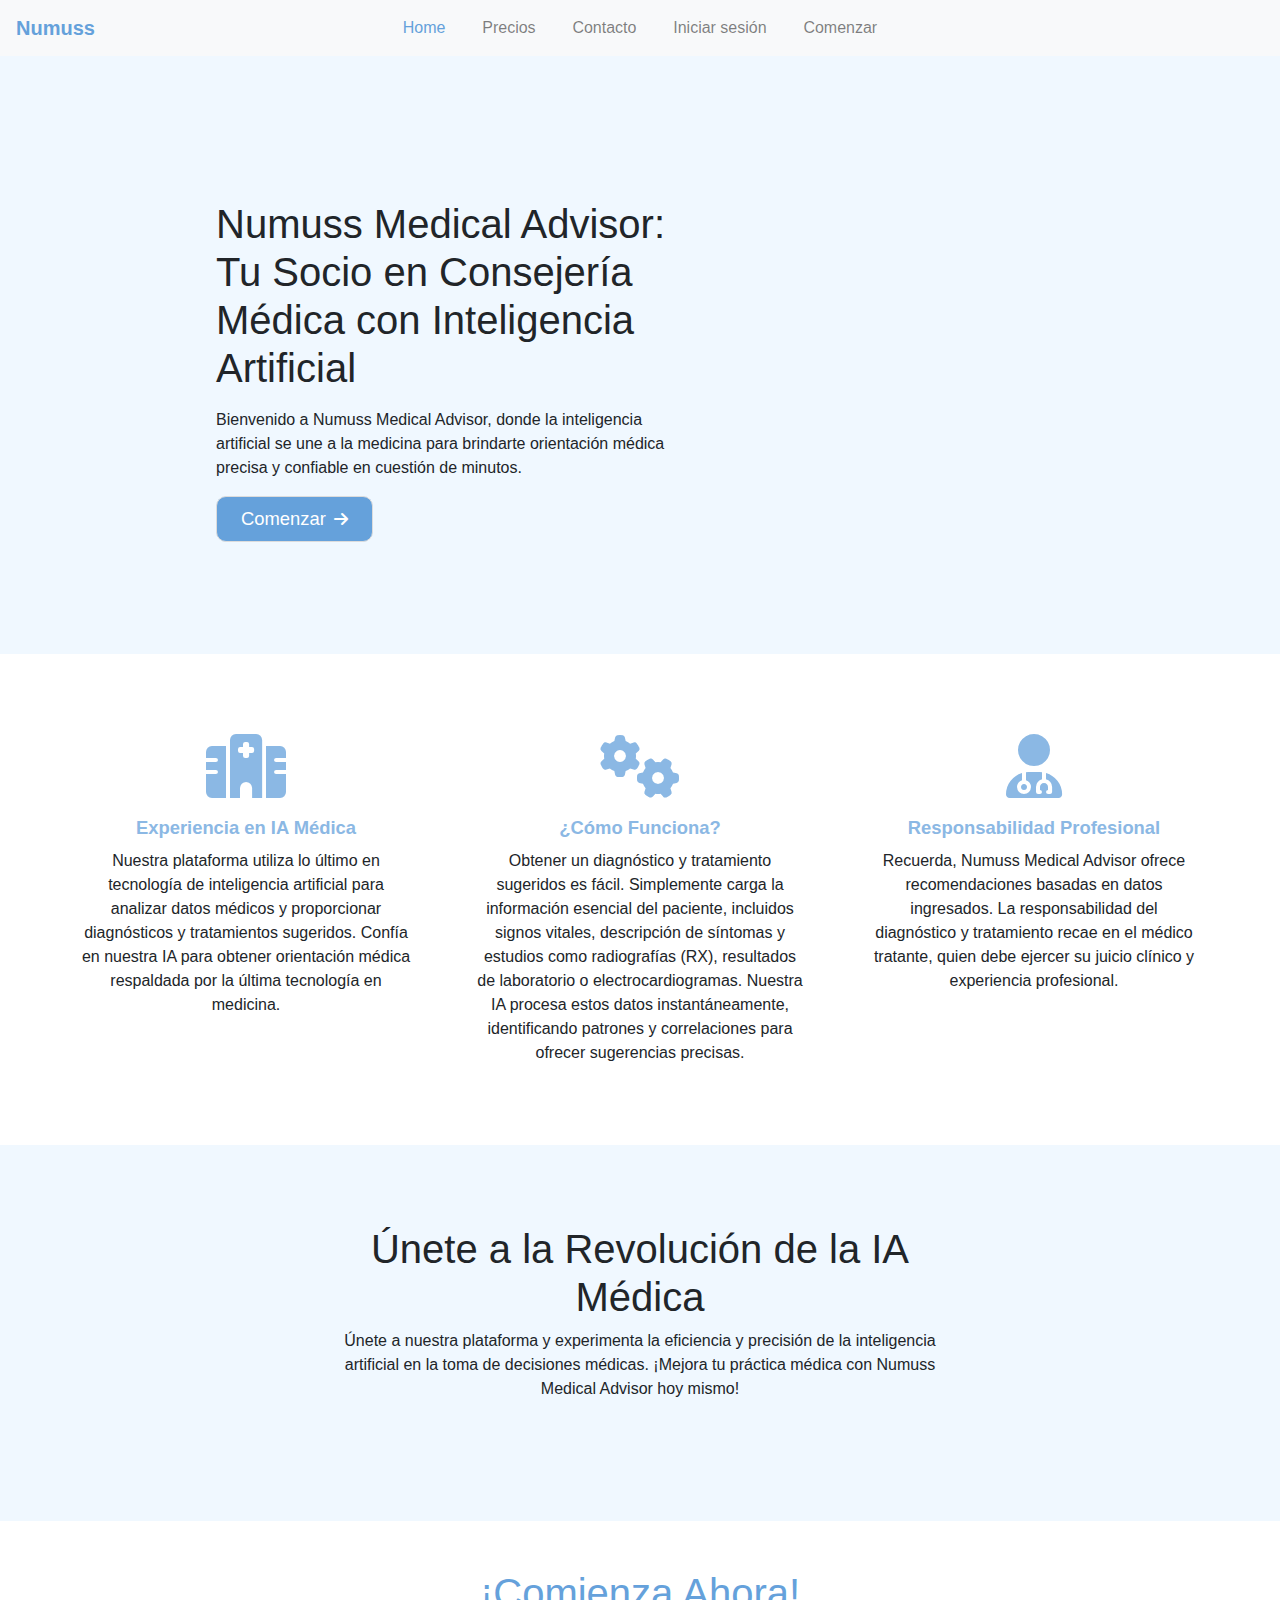
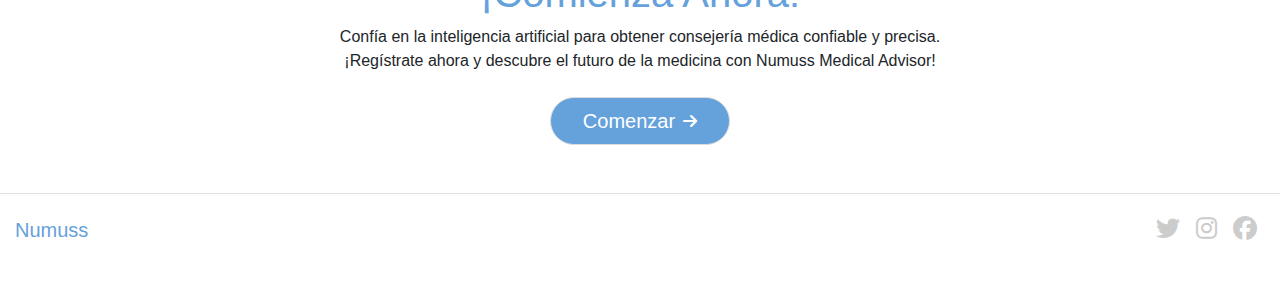
==== pages/index.html @ 8afffc8a "first commit" ====
<!DOCTYPE html>
<html lang="en">
  <head>
    <meta charset="UTF-8" />
    <meta name="viewport" content="width=device-width, initial-scale=1.0" />
    <title>Document</title>
    <link rel="stylesheet" href="../styles/css/landing.css" />
    <link
      rel="stylesheet"
      href="../scripts/bootstrap-4.0.0-dist/css/bootstrap.min.css"
    />
    <link
      rel="stylesheet"
      href="https://cdnjs.cloudflare.com/ajax/libs/font-awesome/6.5.2/css/all.min.css"
    />
  </head>
  <body>
    <nav class="navbar navbar-expand-lg navbar-light bg-light">
      <a class="navbar-brand" href="#">Numuss</a>
      <button
        class="navbar-toggler"
        type="button"
        data-toggle="collapse"
        data-target="#navbarSupportedContent"
        aria-controls="navbarSupportedContent"
        aria-expanded="false"
        aria-label="Toggle navigation"
      >
        <span class="navbar-toggler-icon"></span>
      </button>
      <div class="collapse navbar-collapse" id="navbarSupportedContent">
        <ul class="navbar-nav m-auto">
          <li class="nav-item active">
            <a class="nav-link" href="#"
              >Home <span class="sr-only">(current)</span></a
            >
          </li>
          <li class="nav-item">
            <a class="nav-link" href="#">Precios</a>
          </li>
          <li class="nav-item">
            <a class="nav-link" href="#">Contacto</a>
          </li>
          <li class="nav-item">
            <a class="nav-link" href="#">Iniciar sesión</a>
          </li>
          <li class="nav-item">
            <a class="nav-link" href="#">Comenzar</a>
          </li>
        </ul>
      </div>
    </nav>
    <section class="main">
      <div class="content">
        <div>
          <h1 class="title">
            Numuss Medical Advisor: Tu Socio en Consejería Médica con
            Inteligencia Artificial
          </h1>
          <p class="desc">
            Bienvenido a Numuss Medical Advisor, donde la inteligencia
            artificial se une a la medicina para brindarte orientación médica
            precisa y confiable en cuestión de minutos.
          </p>
          <button class="button">
            Comenzar<i class="fa-solid fa-arrow-right"></i>
          </button>
        </div>
      </div>
      <img
        src="https://i.pinimg.com/736x/2a/0e/8c/2a0e8cb609405d9ca87bc81154b9c443.jpg"
        alt=""
      />
    </section>
    <section class="perks">
      <div class="row">
        <div class="col-4">
          <div class="perk">
            <i class="fa-solid fa-hospital"></i>
            <div class="title">Experiencia en IA Médica</div>
            <div class="desc">
              Nuestra plataforma utiliza lo último en tecnología de inteligencia
              artificial para analizar datos médicos y proporcionar diagnósticos
              y tratamientos sugeridos. Confía en nuestra IA para obtener
              orientación médica respaldada por la última tecnología en
              medicina.
            </div>
          </div>
        </div>
        <div class="col-4">
          <div class="perk">
            <i class="fa-solid fa-gears"></i>
            <div class="title">¿Cómo Funciona?</div>
            <div class="desc">
              Obtener un diagnóstico y tratamiento sugeridos es fácil.
              Simplemente carga la información esencial del paciente, incluidos
              signos vitales, descripción de síntomas y estudios como
              radiografías (RX), resultados de laboratorio o
              electrocardiogramas. Nuestra IA procesa estos datos
              instantáneamente, identificando patrones y correlaciones para
              ofrecer sugerencias precisas.
            </div>
          </div>
        </div>
        <div class="col-4">
          <div class="perk">
            <i class="fa-solid fa-user-doctor"></i>
            <div class="title">Responsabilidad Profesional</div>
            <div class="desc">
              Recuerda, Numuss Medical Advisor ofrece recomendaciones basadas en
              datos ingresados. La responsabilidad del diagnóstico y tratamiento
              recae en el médico tratante, quien debe ejercer su juicio clínico
              y experiencia profesional.
            </div>
          </div>
        </div>
      </div>
    </section>
    <section class="JoinUsBanner">
      <div class="content">
        <h1 class="title">Únete a la Revolución de la IA Médica</h1>
        <p class="desc">
          Únete a nuestra plataforma y experimenta la eficiencia y precisión de
          la inteligencia artificial en la toma de decisiones médicas. ¡Mejora
          tu práctica médica con Numuss Medical Advisor hoy mismo!
        </p>
        <img
          src="https://marketplace.canva.com/EAErCBAtZhc/1/0/1600w/canva-white-blue-modern-minimalist-manufacture-production-dashboard-website-desktop-prototype-ckTH6KOnm1c.jpg"
          alt=""
        />
      </div>
    </section>
    <section class="getStarted">
      <h1 class="title">¡Comienza Ahora!</h1>
      <div class="desc">
        Confía en la inteligencia artificial para obtener consejería médica
        confiable y precisa. ¡Regístrate ahora y descubre el futuro de la
        medicina con Numuss Medical Advisor!
      </div>
      <button class="button">
        Comenzar <i class="fa-solid fa-arrow-right"></i>
      </button>
    </section>
    <footer
      class="d-flex flex-wrap justify-content-between align-items-center py-3 my-4 border-top"
    >
      <div class="col-md-4 d-flex align-items-center">
        <a class="navbar-brand" href="#">Numuss</a>
      </div>
      <ul class="nav col-md-4 justify-content-end list-unstyled d-flex">
        <li class="ms-3">
          <i class="fa-brands fa-twitter"></i>
        </li>
        <li class="ms-3">
          <i class="fa-brands fa-instagram"></i>
        </li>
        <li class="ms-3">
          <i class="fa-brands fa-facebook"></i>
        </li>
      </ul>
    </footer>
  </body>
</html>
---- styles/css/landing.css ----
.navbar-brand {
  color: #65a1db !important;
}

nav .nav-link {
  padding-left: 1.15rem !important;
  padding-right: 1.15rem !important;
}
nav .navbar-brand {
  color: #65a1db !important;
  font-weight: bold;
  position: absolute;
}
nav .active .nav-link {
  color: #65a1db !important;
}

.main {
  background-color: aliceblue;
  display: flex;
  justify-content: center;
  align-items: center;
  padding-top: 9rem;
  padding-bottom: 7rem;
}
.main .content {
  width: 100%;
  max-width: 30rem;
  padding: 0;
}
.main .content .title {
  margin-bottom: 1rem;
}
.main .content .desc {
  overflow: auto;
  margin-bottom: 1rem;
}
.main .content .button {
  font-size: 1.15rem;
  padding-left: 1.5rem;
  padding-right: 1.5rem;
}
.main img {
  width: 20rem;
  border-radius: 1.5rem;
  margin-left: 3rem;
}

.perks {
  text-align: center;
  margin: 5rem 0;
  padding: 0 4rem;
}
.perks .perk {
  padding: 0 1rem;
}
.perks .perk i {
  font-size: 4rem;
  counter-reset: #65a1db;
  margin-bottom: 1rem;
  color: #65a1db;
  opacity: 0.75;
}
.perks .perk .title {
  margin-bottom: 0.5rem;
  font-weight: bold;
  color: #65a1db;
  opacity: 0.75;
  font-size: 1.15rem;
}

.JoinUsBanner {
  padding: 5rem 0;
  background: aliceblue;
  display: flex;
  justify-content: center;
  align-items: center;
}
.JoinUsBanner .content {
  max-width: 40rem;
}
.JoinUsBanner .title {
  text-align: center;
}
.JoinUsBanner .desc {
  text-align: center;
}
.JoinUsBanner img {
  width: 100%;
}

.getStarted {
  margin: 3rem 0;
}
.getStarted .title {
  text-align: center;
  margin-bottom: 0.5rem;
  color: #65a1db;
}
.getStarted .desc {
  width: 100%;
  text-align: center;
  max-width: 40rem;
  margin: AUTO;
  margin-bottom: 1.5rem;
}
.getStarted .button {
  border-radius: 10rem;
  margin: 0 auto;
  display: flex;
  font-size: 1.25rem;
  padding-right: 2rem;
  padding-left: 2rem;
}

.button {
  border: 1px solid #dcdcdc;
  color: #fff;
  background-color: #65a1db;
  border-radius: 10px;
  padding: 0.5rem 1rem;
  cursor: pointer;
  display: flex;
  align-items: center;
}
.button:hover {
  transform: scale(1.05);
}
.button i {
  margin-left: 0.5rem;
  font-size: 1rem;
}

footer i {
  padding: 0 0.5rem;
  color: #ccc;
  font-size: 1.5rem;
  cursor: pointer;
}
footer i:hover {
  color: #65a1db;
}

/*# sourceMappingURL=landing.css.map */
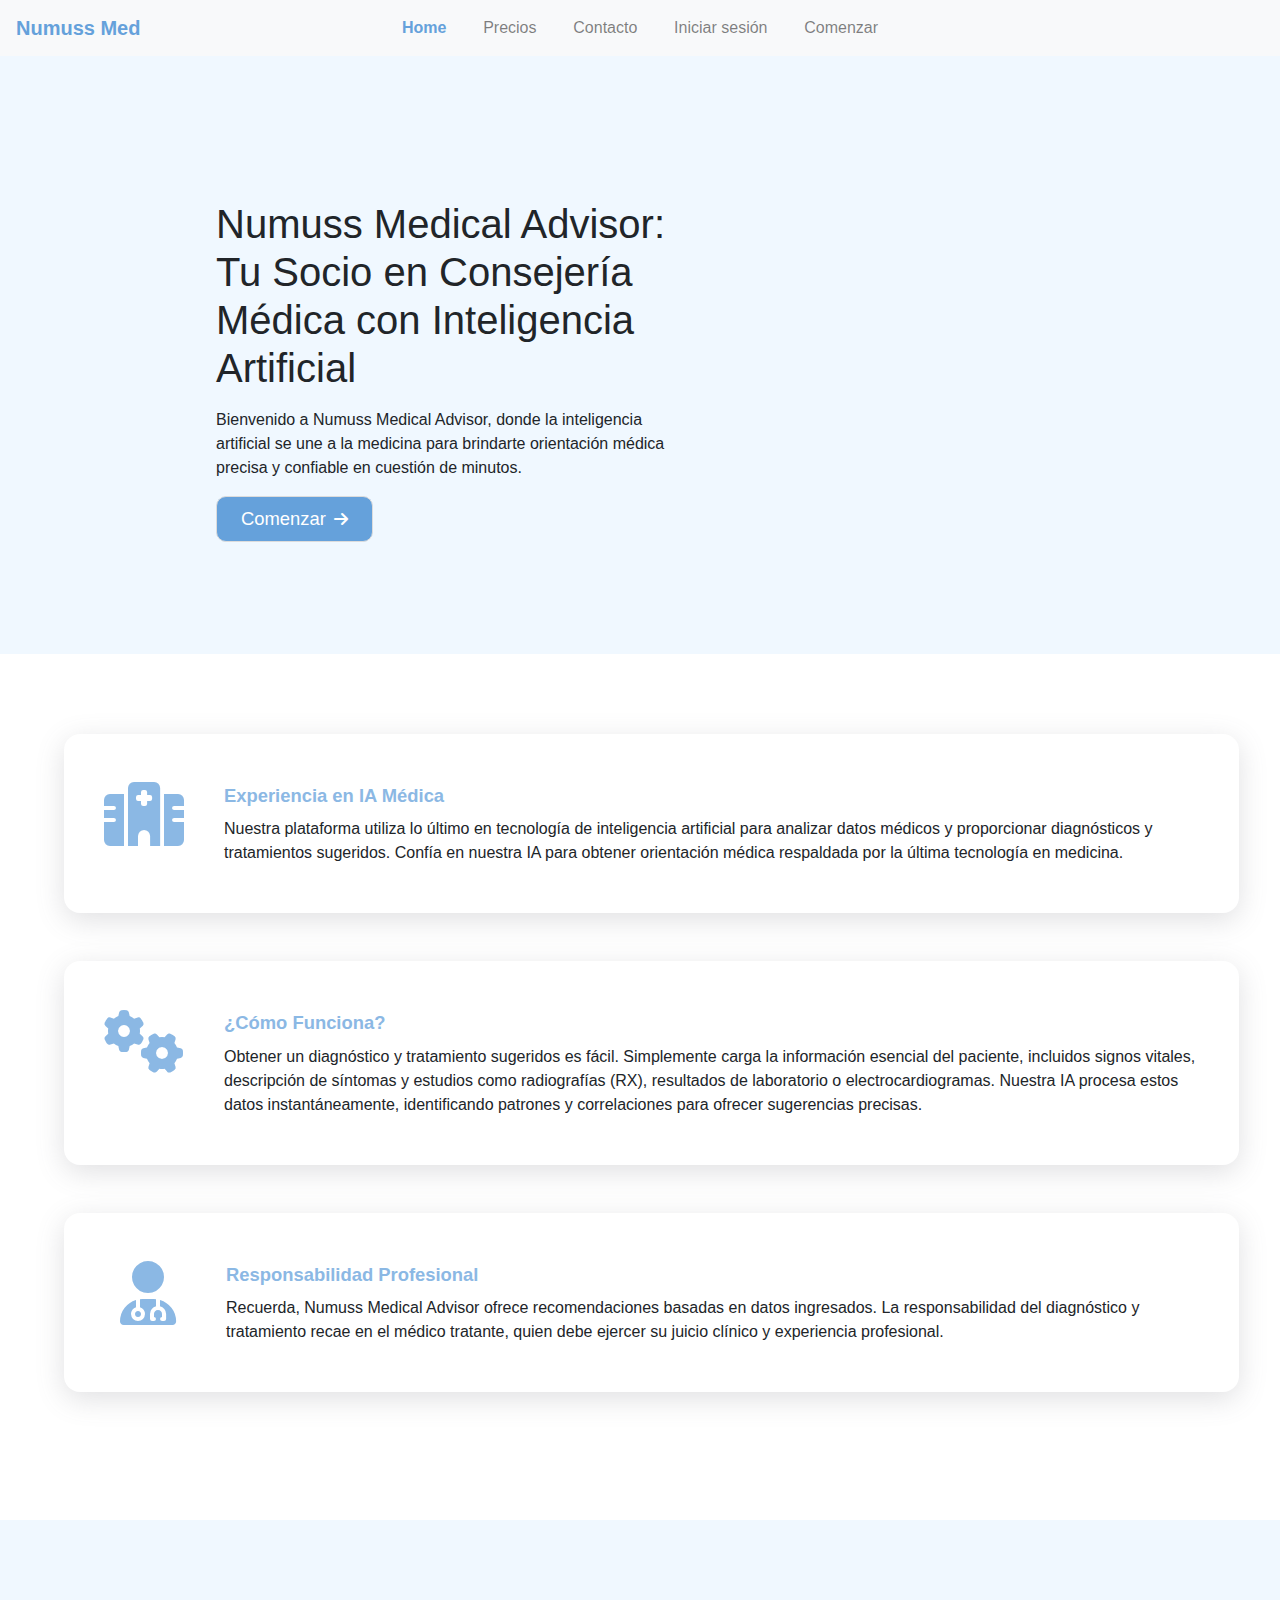
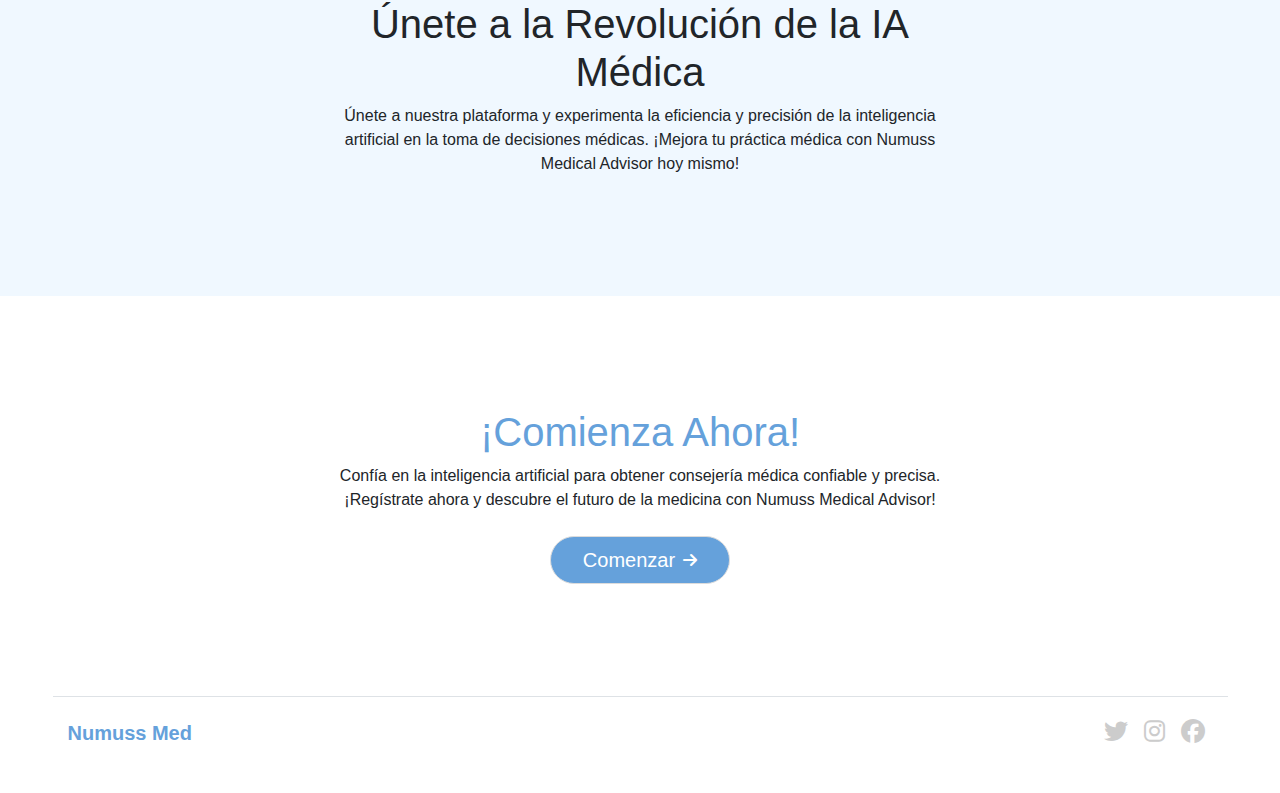
==== commit dcf8aba6: "cambios en la seccion de perks" ====
--- a/pages/index.html
+++ b/pages/index.html
@@ -16,7 +16,7 @@
   </head>
   <body>
     <nav class="navbar navbar-expand-lg navbar-light bg-light">
-      <a class="navbar-brand" href="#">Numuss</a>
+      <a class="navbar-brand" href="#">Numuss Med</a>
       <button
         class="navbar-toggler"
         type="button"
@@ -74,43 +74,49 @@
     </section>
     <section class="perks">
       <div class="row">
-        <div class="col-4">
+        <div class="col-12 mb-5">
           <div class="perk">
             <i class="fa-solid fa-hospital"></i>
-            <div class="title">Experiencia en IA Médica</div>
-            <div class="desc">
-              Nuestra plataforma utiliza lo último en tecnología de inteligencia
-              artificial para analizar datos médicos y proporcionar diagnósticos
-              y tratamientos sugeridos. Confía en nuestra IA para obtener
-              orientación médica respaldada por la última tecnología en
-              medicina.
+            <div>
+              <div class="title">Experiencia en IA Médica</div>
+              <div class="desc">
+                Nuestra plataforma utiliza lo último en tecnología de
+                inteligencia artificial para analizar datos médicos y
+                proporcionar diagnósticos y tratamientos sugeridos. Confía en
+                nuestra IA para obtener orientación médica respaldada por la
+                última tecnología en medicina.
+              </div>
             </div>
           </div>
         </div>
-        <div class="col-4">
+        <div class="col-12 mb-5">
           <div class="perk">
             <i class="fa-solid fa-gears"></i>
-            <div class="title">¿Cómo Funciona?</div>
-            <div class="desc">
-              Obtener un diagnóstico y tratamiento sugeridos es fácil.
-              Simplemente carga la información esencial del paciente, incluidos
-              signos vitales, descripción de síntomas y estudios como
-              radiografías (RX), resultados de laboratorio o
-              electrocardiogramas. Nuestra IA procesa estos datos
-              instantáneamente, identificando patrones y correlaciones para
-              ofrecer sugerencias precisas.
+            <div>
+              <div class="title">¿Cómo Funciona?</div>
+              <div class="desc">
+                Obtener un diagnóstico y tratamiento sugeridos es fácil.
+                Simplemente carga la información esencial del paciente,
+                incluidos signos vitales, descripción de síntomas y estudios
+                como radiografías (RX), resultados de laboratorio o
+                electrocardiogramas. Nuestra IA procesa estos datos
+                instantáneamente, identificando patrones y correlaciones para
+                ofrecer sugerencias precisas.
+              </div>
             </div>
           </div>
         </div>
-        <div class="col-4">
+        <div class="col-12 mb-5">
           <div class="perk">
             <i class="fa-solid fa-user-doctor"></i>
-            <div class="title">Responsabilidad Profesional</div>
-            <div class="desc">
-              Recuerda, Numuss Medical Advisor ofrece recomendaciones basadas en
-              datos ingresados. La responsabilidad del diagnóstico y tratamiento
-              recae en el médico tratante, quien debe ejercer su juicio clínico
-              y experiencia profesional.
+            <div>
+              <div class="title">Responsabilidad Profesional</div>
+              <div class="desc">
+                Recuerda, Numuss Medical Advisor ofrece recomendaciones basadas
+                en datos ingresados. La responsabilidad del diagnóstico y
+                tratamiento recae en el médico tratante, quien debe ejercer su
+                juicio clínico y experiencia profesional.
+              </div>
             </div>
           </div>
         </div>
@@ -145,7 +151,7 @@
       class="d-flex flex-wrap justify-content-between align-items-center py-3 my-4 border-top"
     >
       <div class="col-md-4 d-flex align-items-center">
-        <a class="navbar-brand" href="#">Numuss</a>
+        <a class="navbar-brand" href="#">Numuss Med</a>
       </div>
       <ul class="nav col-md-4 justify-content-end list-unstyled d-flex">
         <li class="ms-3">
--- a/styles/css/landing.css
+++ b/styles/css/landing.css
@@ -1,5 +1,6 @@
 .navbar-brand {
   color: #65a1db !important;
+  font-weight: bold;
 }
 
 nav .nav-link {
@@ -7,12 +8,11 @@
   padding-right: 1.15rem !important;
 }
 nav .navbar-brand {
-  color: #65a1db !important;
-  font-weight: bold;
   position: absolute;
 }
 nav .active .nav-link {
   color: #65a1db !important;
+  font-weight: bold;
 }
 
 .main {
@@ -47,12 +47,17 @@
 }
 
 .perks {
-  text-align: center;
   margin: 5rem 0;
   padding: 0 4rem;
 }
 .perks .perk {
+  display: flex;
   padding: 0 1rem;
+  box-shadow: rgba(100, 100, 111, 0.2) 0px 7px 29px 0px;
+  border-radius: 1rem;
+  padding: 3rem 2rem;
+  width: 1175px;
+  margin: 0 auto;
 }
 .perks .perk i {
   font-size: 4rem;
@@ -60,6 +65,12 @@
   margin-bottom: 1rem;
   color: #65a1db;
   opacity: 0.75;
+  margin-right: 2.5rem;
+  margin-left: 0.5rem;
+}
+.perks .perk .fa-user-doctor {
+  padding-left: 1rem;
+  padding-right: 10px;
 }
 .perks .perk .title {
   margin-bottom: 0.5rem;
@@ -90,7 +101,7 @@
 }
 
 .getStarted {
-  margin: 3rem 0;
+  margin: 7rem 0;
 }
 .getStarted .title {
   text-align: center;
@@ -131,6 +142,10 @@
   font-size: 1rem;
 }
 
+footer {
+  max-width: 1175px;
+  margin: 0 auto;
+}
 footer i {
   padding: 0 0.5rem;
   color: #ccc;
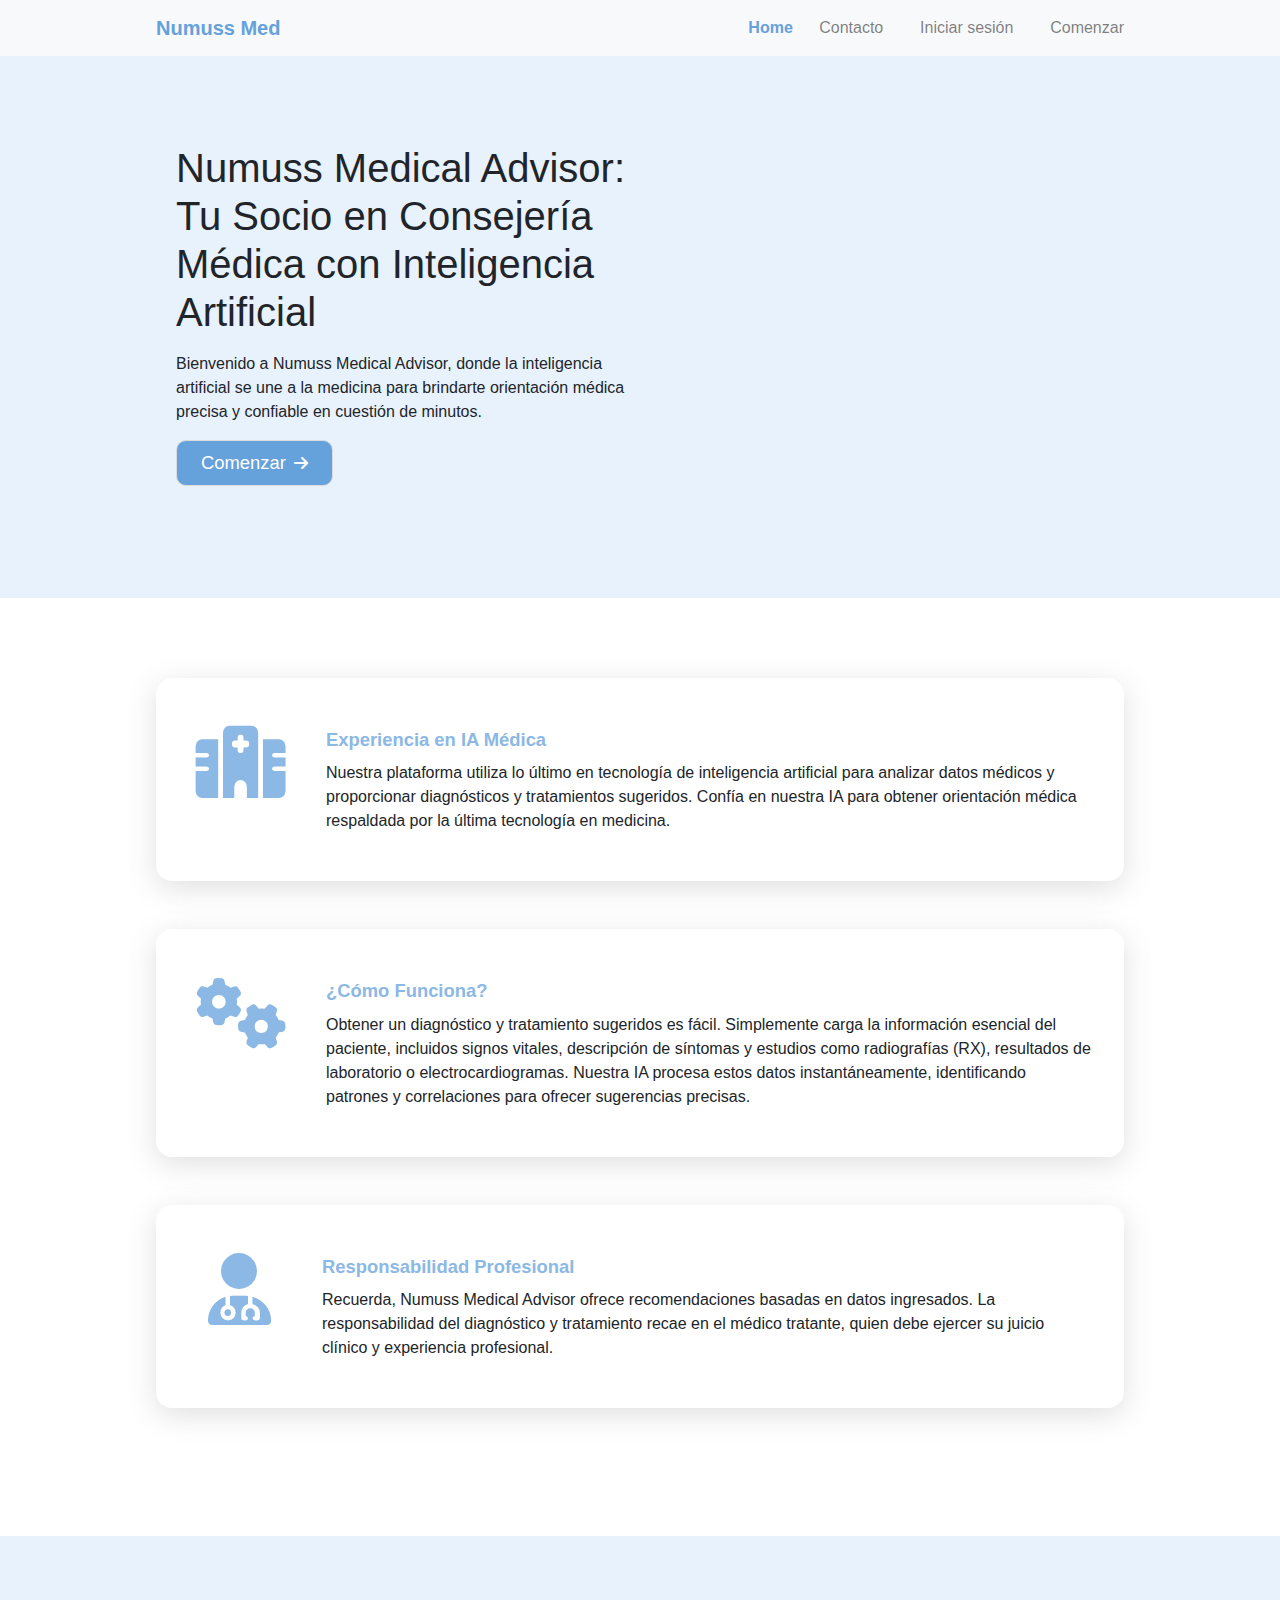
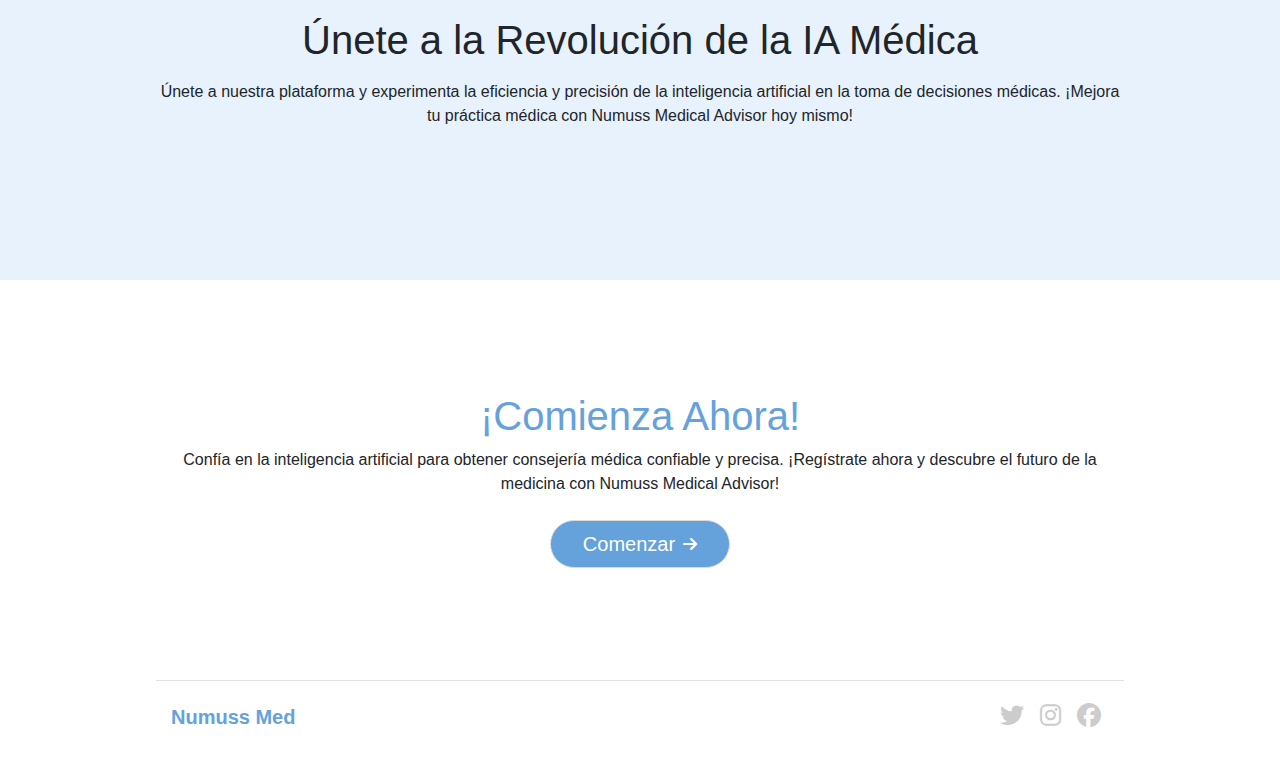
==== commit 9323a3a3: "cambios en layout" ====
--- a/pages/index.html
+++ b/pages/index.html
@@ -16,38 +16,37 @@
   </head>
   <body>
     <nav class="navbar navbar-expand-lg navbar-light bg-light">
-      <a class="navbar-brand" href="#">Numuss Med</a>
-      <button
-        class="navbar-toggler"
-        type="button"
-        data-toggle="collapse"
-        data-target="#navbarSupportedContent"
-        aria-controls="navbarSupportedContent"
-        aria-expanded="false"
-        aria-label="Toggle navigation"
-      >
-        <span class="navbar-toggler-icon"></span>
-      </button>
-      <div class="collapse navbar-collapse" id="navbarSupportedContent">
-        <ul class="navbar-nav m-auto">
-          <li class="nav-item active">
-            <a class="nav-link" href="#"
-              >Home <span class="sr-only">(current)</span></a
-            >
-          </li>
-          <li class="nav-item">
-            <a class="nav-link" href="#">Precios</a>
-          </li>
-          <li class="nav-item">
-            <a class="nav-link" href="#">Contacto</a>
-          </li>
-          <li class="nav-item">
-            <a class="nav-link" href="#">Iniciar sesión</a>
-          </li>
-          <li class="nav-item">
-            <a class="nav-link" href="#">Comenzar</a>
-          </li>
-        </ul>
+      <div class="nav-content">
+        <a class="navbar-brand" href="#">Numuss Med</a>
+        <button
+          class="navbar-toggler"
+          type="button"
+          data-toggle="collapse"
+          data-target="#navbarSupportedContent"
+          aria-controls="navbarSupportedContent"
+          aria-expanded="false"
+          aria-label="Toggle navigation"
+        >
+          <span class="navbar-toggler-icon"></span>
+        </button>
+        <div class="collapse navbar-collapse" id="navbarSupportedContent">
+          <ul class="navbar-nav ml-auto">
+            <li class="nav-item active">
+              <a class="nav-link" href="#"
+                >Home <span class="sr-only nav-pl nav-pr">(current)</span></a
+              >
+            </li>
+            <li class="nav-item">
+              <a class="nav-link nav-pl nav-pr" href="#">Contacto</a>
+            </li>
+            <li class="nav-item">
+              <a class="nav-link nav-pl nav-pr" href="#">Iniciar sesión</a>
+            </li>
+            <li class="nav-item">
+              <a class="nav-link nav-pl pr-0" href="#">Comenzar</a>
+            </li>
+          </ul>
+        </div>
       </div>
     </nav>
     <section class="main">
--- a/styles/css/landing.css
+++ b/styles/css/landing.css
@@ -3,12 +3,27 @@
   font-weight: bold;
 }
 
-nav .nav-link {
+nav {
+  position: fixed !important;
+  top: 0;
+  left: 0;
+  right: 0;
+  width: 100%;
+  z-index: 99999;
+}
+nav .nav-content {
+  max-width: 968px;
+  margin: 0 auto;
+  display: flex;
+  justify-items: center;
+  justify-content: space-between;
+  width: 969px;
+}
+nav .nav-pl {
   padding-left: 1.15rem !important;
+}
+nav .nav-pr {
   padding-right: 1.15rem !important;
-}
-nav .navbar-brand {
-  position: absolute;
 }
 nav .active .nav-link {
   color: #65a1db !important;
@@ -16,7 +31,7 @@
 }
 
 .main {
-  background-color: aliceblue;
+  background-color: #e8f2fd;
   display: flex;
   justify-content: center;
   align-items: center;
@@ -43,7 +58,7 @@
 .main img {
   width: 20rem;
   border-radius: 1.5rem;
-  margin-left: 3rem;
+  margin-left: 8rem;
 }
 
 .perks {
@@ -56,11 +71,11 @@
   box-shadow: rgba(100, 100, 111, 0.2) 0px 7px 29px 0px;
   border-radius: 1rem;
   padding: 3rem 2rem;
-  width: 1175px;
+  width: 968px;
   margin: 0 auto;
 }
 .perks .perk i {
-  font-size: 4rem;
+  font-size: 4.5rem;
   counter-reset: #65a1db;
   margin-bottom: 1rem;
   color: #65a1db;
@@ -69,8 +84,8 @@
   margin-left: 0.5rem;
 }
 .perks .perk .fa-user-doctor {
-  padding-left: 1rem;
-  padding-right: 10px;
+  padding-left: 12px;
+  padding-right: 11px;
 }
 .perks .perk .title {
   margin-bottom: 0.5rem;
@@ -82,22 +97,25 @@
 
 .JoinUsBanner {
   padding: 5rem 0;
-  background: aliceblue;
+  background: #e8f2fd;
   display: flex;
   justify-content: center;
   align-items: center;
 }
 .JoinUsBanner .content {
-  max-width: 40rem;
+  max-width: 968px;
 }
 .JoinUsBanner .title {
   text-align: center;
+  margin-bottom: 1rem;
 }
 .JoinUsBanner .desc {
   text-align: center;
+  margin-bottom: 3rem;
 }
 .JoinUsBanner img {
   width: 100%;
+  border-radius: 1.5rem;
 }
 
 .getStarted {
@@ -111,7 +129,7 @@
 .getStarted .desc {
   width: 100%;
   text-align: center;
-  max-width: 40rem;
+  max-width: 968px;
   margin: AUTO;
   margin-bottom: 1.5rem;
 }
@@ -143,7 +161,7 @@
 }
 
 footer {
-  max-width: 1175px;
+  max-width: 968px;
   margin: 0 auto;
 }
 footer i {
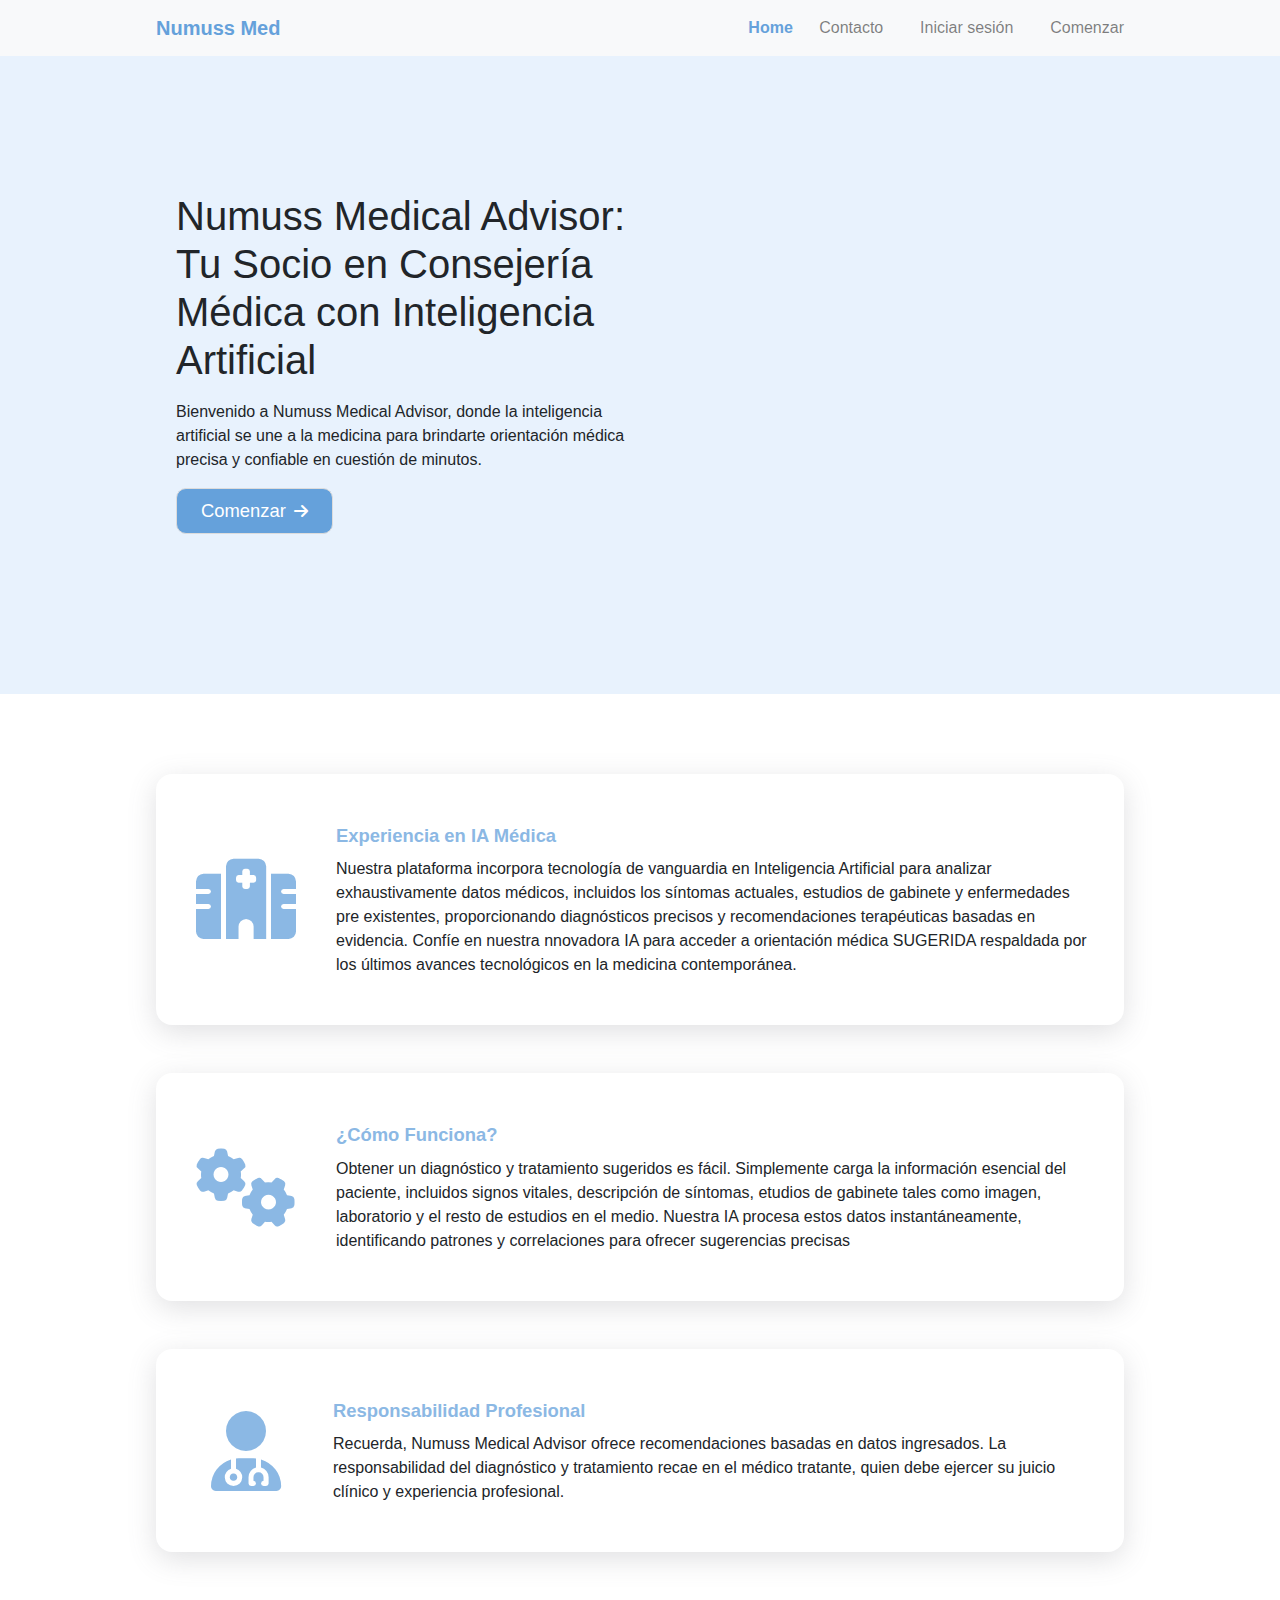
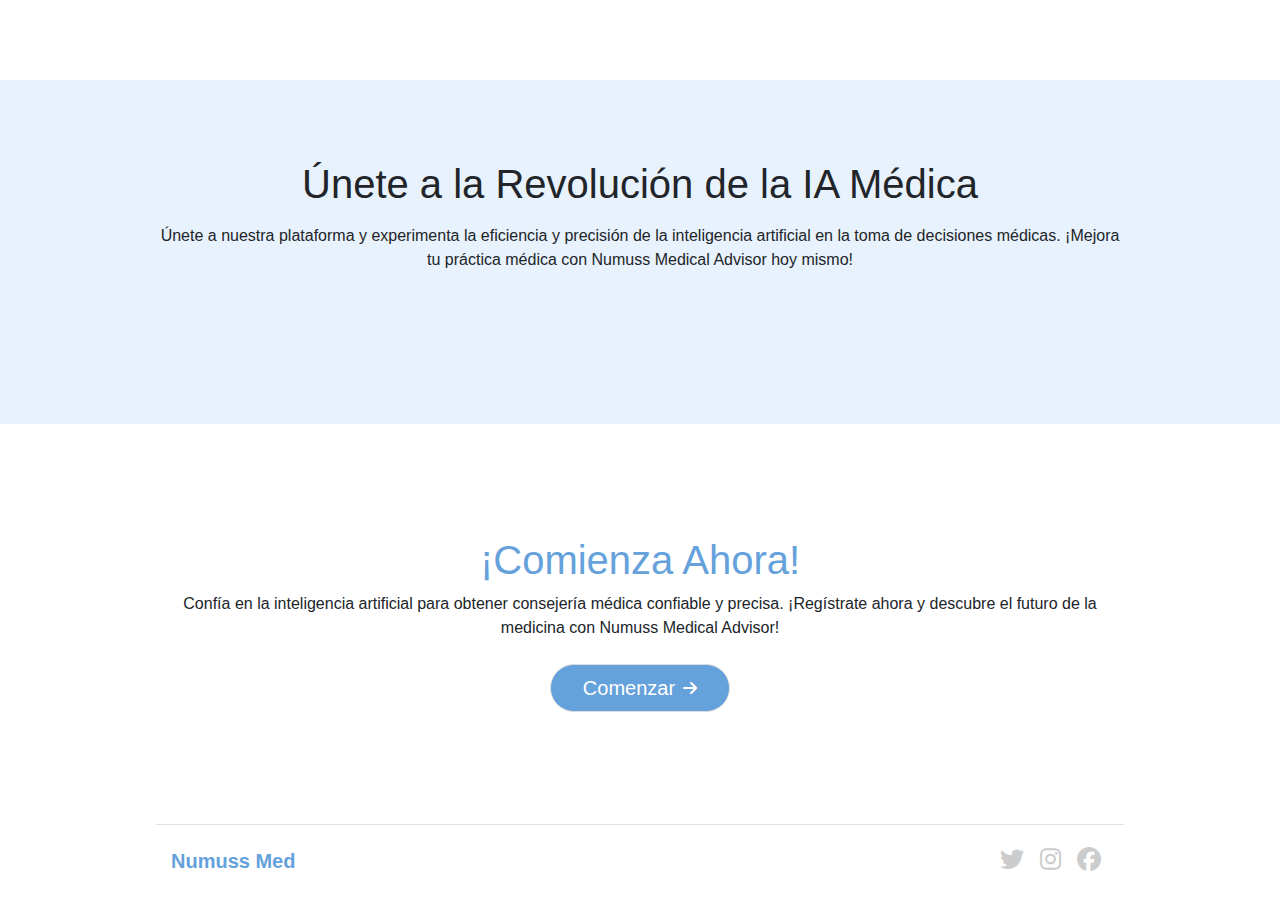
==== commit 6c1b332d: "cambio en textos de landing" ====
--- a/pages/index.html
+++ b/pages/index.html
@@ -79,11 +79,14 @@
             <div>
               <div class="title">Experiencia en IA Médica</div>
               <div class="desc">
-                Nuestra plataforma utiliza lo último en tecnología de
-                inteligencia artificial para analizar datos médicos y
-                proporcionar diagnósticos y tratamientos sugeridos. Confía en
-                nuestra IA para obtener orientación médica respaldada por la
-                última tecnología en medicina.
+                Nuestra plataforma incorpora tecnología de vanguardia en
+                Inteligencia Artificial para analizar exhaustivamente datos
+                médicos, incluidos los síntomas actuales, estudios de gabinete y
+                enfermedades pre existentes, proporcionando diagnósticos
+                precisos y recomendaciones terapéuticas basadas en evidencia.
+                Confíe en nuestra nnovadora IA para acceder a orientación médica
+                SUGERIDA respaldada por los últimos avances tecnológicos en la
+                medicina contemporánea.
               </div>
             </div>
           </div>
@@ -96,11 +99,11 @@
               <div class="desc">
                 Obtener un diagnóstico y tratamiento sugeridos es fácil.
                 Simplemente carga la información esencial del paciente,
-                incluidos signos vitales, descripción de síntomas y estudios
-                como radiografías (RX), resultados de laboratorio o
-                electrocardiogramas. Nuestra IA procesa estos datos
-                instantáneamente, identificando patrones y correlaciones para
-                ofrecer sugerencias precisas.
+                incluidos signos vitales, descripción de síntomas, etudios de
+                gabinete tales como imagen, laboratorio y el resto de estudios
+                en el medio. Nuestra IA procesa estos datos instantáneamente,
+                identificando patrones y correlaciones para ofrecer sugerencias
+                precisas
               </div>
             </div>
           </div>
--- a/styles/css/landing.css
+++ b/styles/css/landing.css
@@ -35,8 +35,8 @@
   display: flex;
   justify-content: center;
   align-items: center;
-  padding-top: 9rem;
-  padding-bottom: 7rem;
+  padding-top: 12rem;
+  padding-bottom: 10rem;
 }
 .main .content {
   width: 100%;
@@ -67,6 +67,7 @@
 }
 .perks .perk {
   display: flex;
+  align-items: center;
   padding: 0 1rem;
   box-shadow: rgba(100, 100, 111, 0.2) 0px 7px 29px 0px;
   border-radius: 1rem;
@@ -75,17 +76,16 @@
   margin: 0 auto;
 }
 .perks .perk i {
-  font-size: 4.5rem;
+  font-size: 5rem;
   counter-reset: #65a1db;
-  margin-bottom: 1rem;
   color: #65a1db;
   opacity: 0.75;
   margin-right: 2.5rem;
   margin-left: 0.5rem;
 }
 .perks .perk .fa-user-doctor {
-  padding-left: 12px;
-  padding-right: 11px;
+  padding-left: 15px;
+  padding-right: 12px;
 }
 .perks .perk .title {
   margin-bottom: 0.5rem;
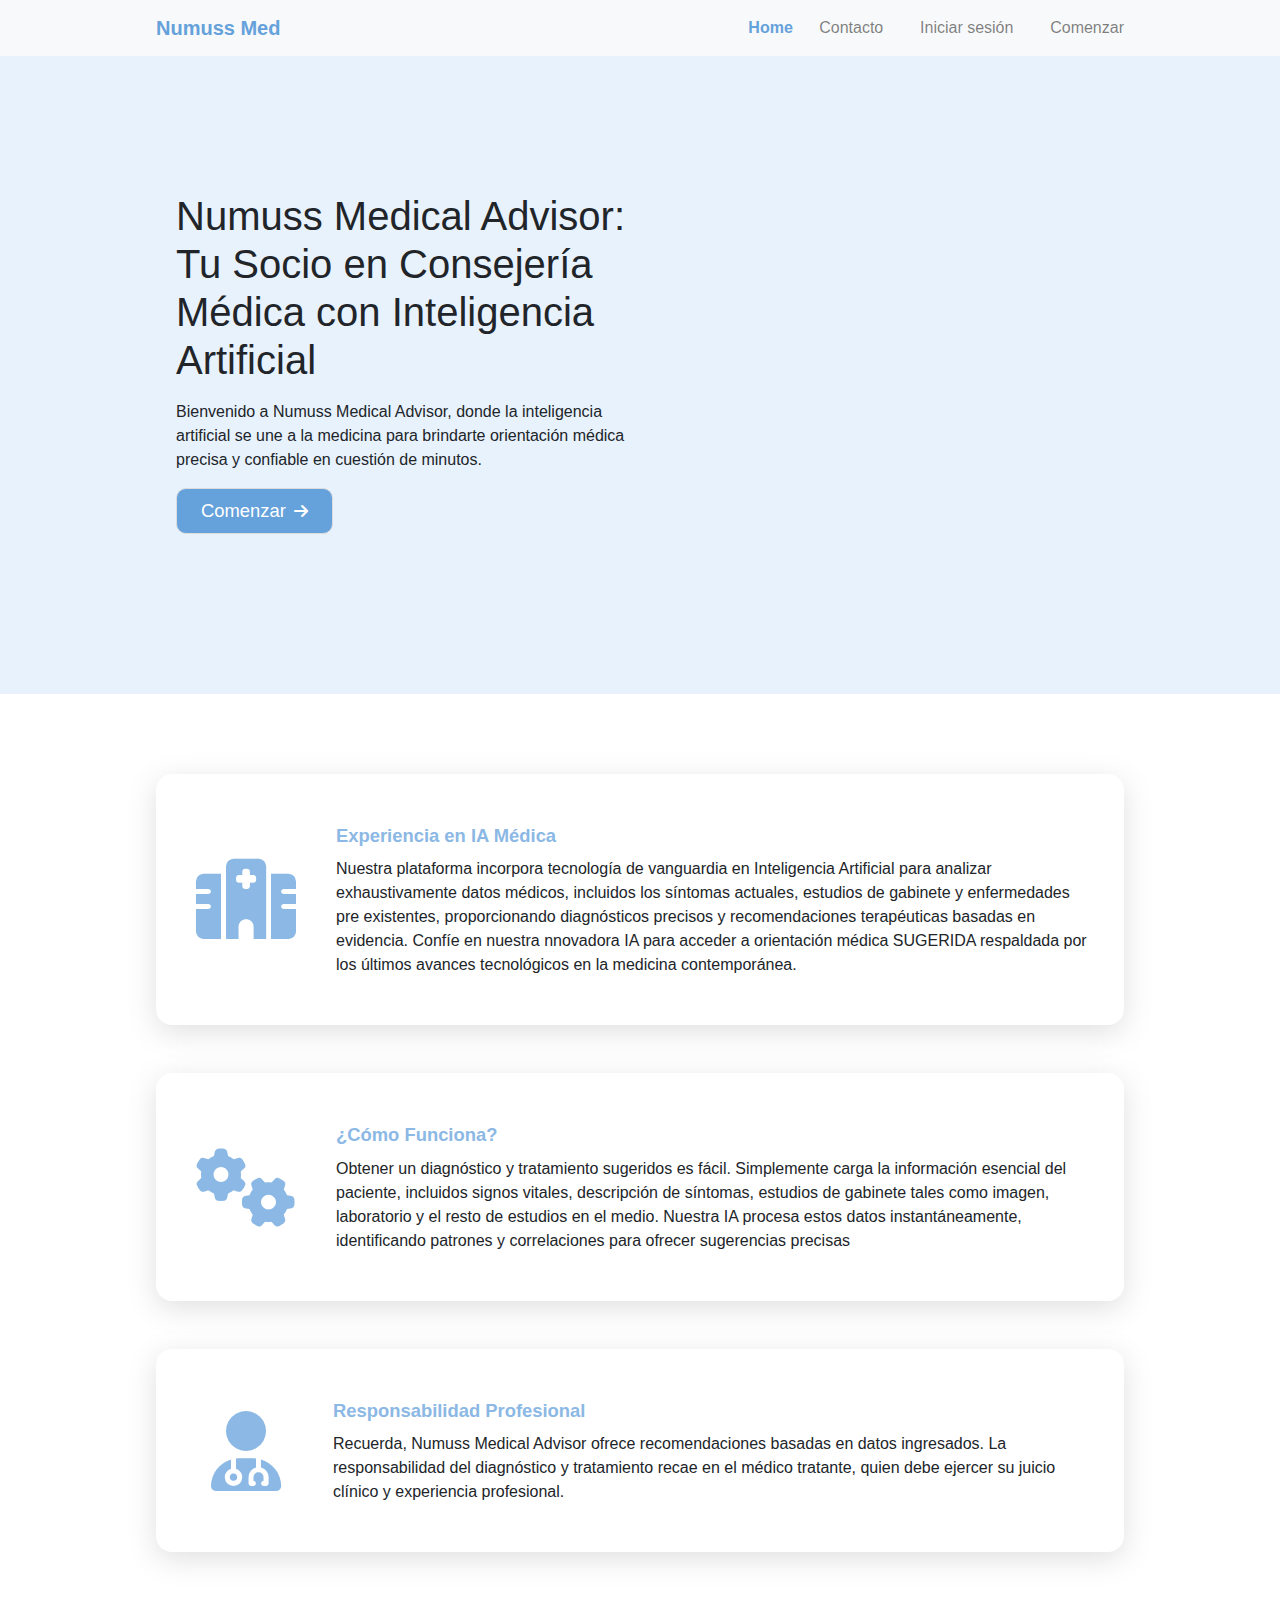
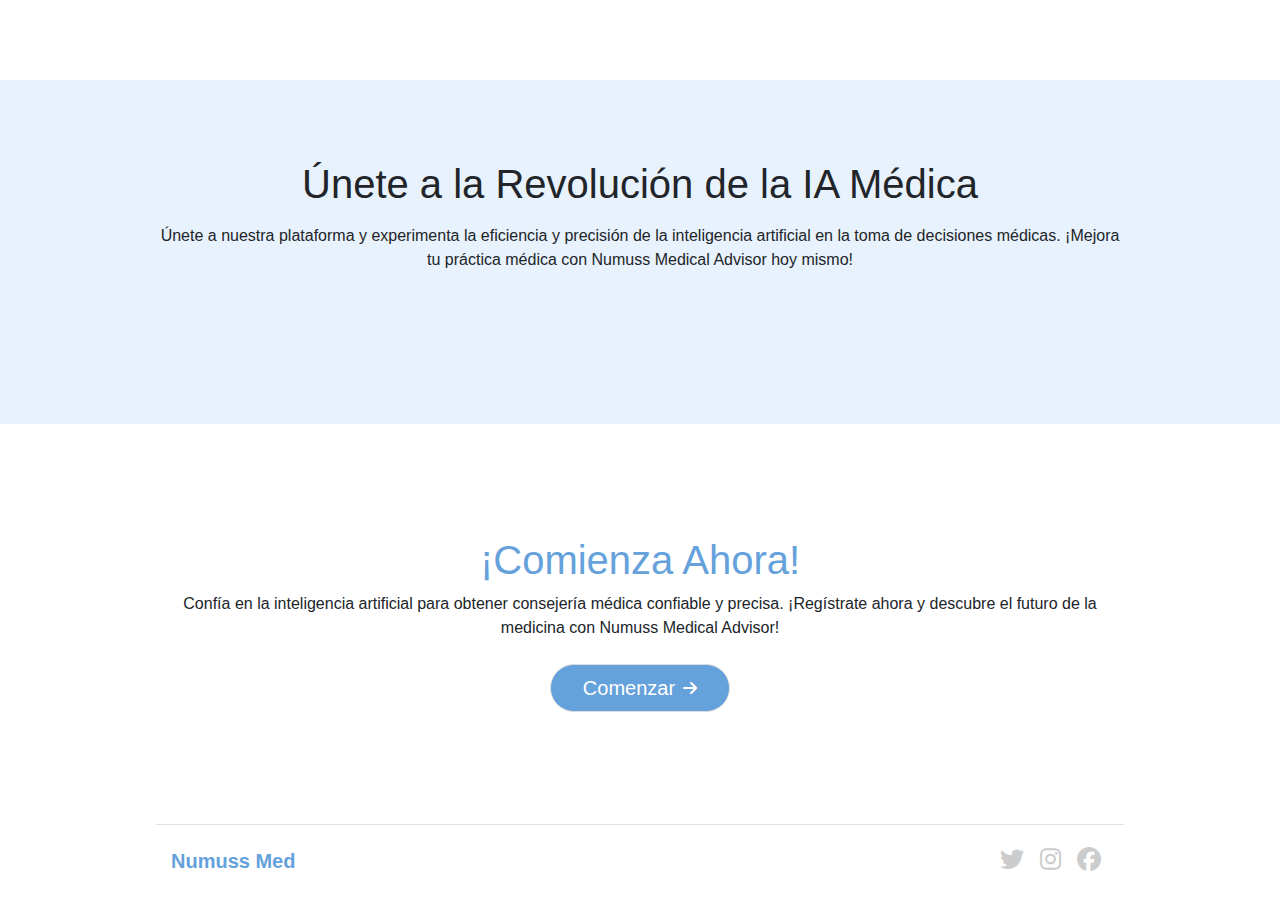
==== commit a800e4c5: "agregada s faltante en estudios" ====
--- a/pages/index.html
+++ b/pages/index.html
@@ -99,7 +99,7 @@
               <div class="desc">
                 Obtener un diagnóstico y tratamiento sugeridos es fácil.
                 Simplemente carga la información esencial del paciente,
-                incluidos signos vitales, descripción de síntomas, etudios de
+                incluidos signos vitales, descripción de síntomas, estudios de
                 gabinete tales como imagen, laboratorio y el resto de estudios
                 en el medio. Nuestra IA procesa estos datos instantáneamente,
                 identificando patrones y correlaciones para ofrecer sugerencias
